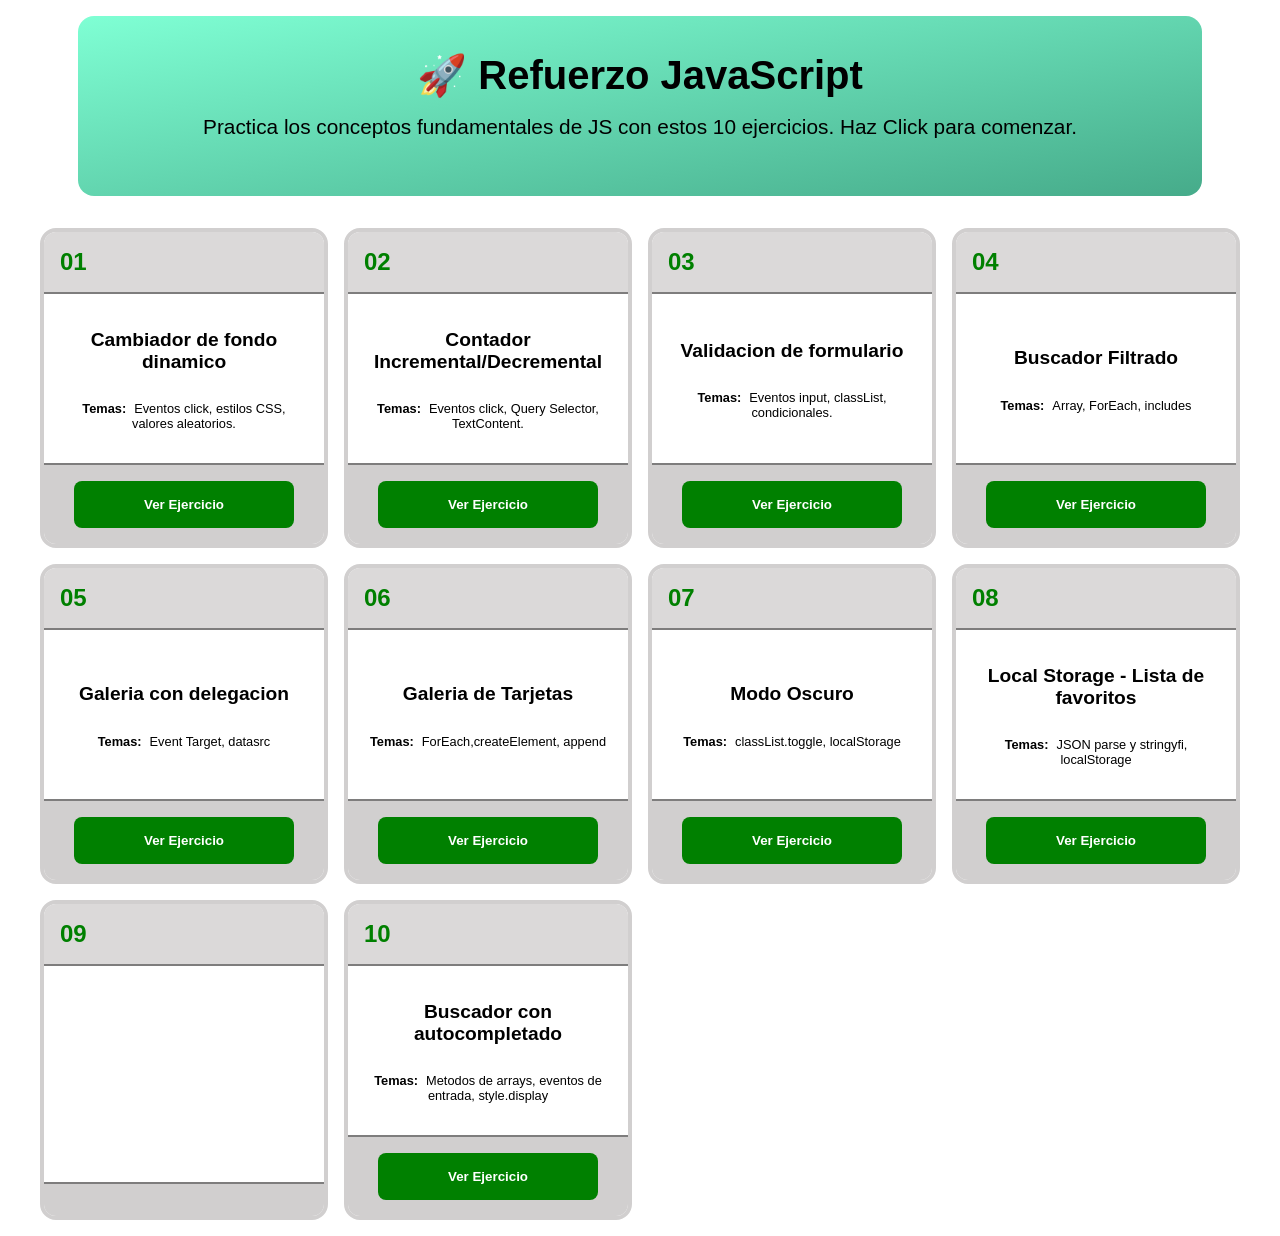
==== index.html @ ad8f2c42 "Add files via upload" ====
<!DOCTYPE html>
<html lang="en">
<head>
    <meta charset="UTF-8">
    <meta name="viewport" content="width=device-width, initial-scale=1.0">
    <title>Ejercicios de mierda</title>
    <link rel="stylesheet" href="styles.css">
</head>
<body>
    <header class="header">
        <div class="tarjeta-header">
            <h1> <span id="cohete">🚀</span> Refuerzo JavaScript</h1>
            <p>Practica los conceptos fundamentales de JS con estos 10 ejercicios. Haz Click para comenzar.</p>
        </div>
    </header>
    <main class="contenedor-main">
        <div class="contenedor-main-tarjetas">
            <div class="tarjetas">
                <div class="numero">
                    <p>01</p>
                </div>
                <div class = "tarjetas-informacion">
                    <h2>Cambiador de fondo dinamico</h2>
                    <p><span>Temas:</span>Eventos click, estilos CSS, valores aleatorios.</p>
                </div>
                <div class ="tarjetas-boton">
                    <button><a href="./1er Ejercicio/primer.html" class="boton">Ver Ejercicio</a></button>
                </div>
            </div>
            <div class="tarjetas">
                <div class="numero">
                    <p>02</p>
                </div>
                <div class = "tarjetas-informacion">
                    <h2>Contador Incremental/Decremental</h2>
                    <p><span>Temas:</span>Eventos click, Query Selector, TextContent.</p>
                </div>
                <div class ="tarjetas-boton">
                    <button><a href="./2do Ejercicio/index2.html" class="boton">Ver Ejercicio</a></button>
                </div>
            </div>
            <div class="tarjetas">
                <div class="numero">
                    <p>03</p>
                </div>
                <div class = "tarjetas-informacion">
                    <h2>Validacion de formulario</h2>
                    <p><span>Temas:</span>Eventos input, classList, condicionales. </p>
                </div>
                <div class ="tarjetas-boton">
                    <button><a href="./3er Ejercicio/index3.html" class="boton">Ver Ejercicio</a></button>
                </div>
            </div>
            <div class="tarjetas">
                <div class="numero">
                    <p>04</p>
                </div>
                <div class = "tarjetas-informacion">
                    <h2>Buscador Filtrado</h2>
                    <p><span>Temas:</span>Array, ForEach, includes</p>
                </div>
                <div class ="tarjetas-boton">
                    <button><a href="./4to Ejercicio/index4.html" class="boton">Ver Ejercicio</a></button>
                </div>
            </div>
            <div class="tarjetas">
                <div class="numero">
                    <p>05</p>
                </div>
                <div class = "tarjetas-informacion">
                    <h2>Galeria con delegacion</h2>
                    <p><span>Temas:</span>Event Target, datasrc</p>
                </div>
                <div class ="tarjetas-boton">
                    <button><a href="./5to  Ejercicio/index5.html" class="boton">Ver Ejercicio</a></button>
                </div>
            </div>
            <div class="tarjetas">
                <div class="numero">
                    <p>06</p>
                </div>
                <div class = "tarjetas-informacion">
                    <h2>Galeria de Tarjetas</h2>
                    <p><span>Temas:</span>ForEach,createElement, append</p>
                </div>
                <div class ="tarjetas-boton">
                    <button><a href="./6to Ejercicio/index6.html" class="boton">Ver Ejercicio</a></button>
                </div>
            </div>
            <div class="tarjetas">
                <div class="numero">
                    <p>07</p>
                </div>
                <div class = "tarjetas-informacion">
                    <h2>Modo Oscuro</h2>
                    <p><span>Temas:</span>classList.toggle, localStorage</p>
                </div>
                <div class ="tarjetas-boton">
                    <button><a href="./7mo Ejercicio/index7.html" class="boton">Ver Ejercicio</a></button>
                </div>
            </div>
            <div class="tarjetas">
                 <div class="numero">
                    <p>08</p>
                </div>
                <div class = "tarjetas-informacion">
                    <h2>Local Storage - Lista de favoritos</h2>
                    <p><span>Temas:</span>JSON parse y stringyfi, localStorage</p>
                </div>
                <div class ="tarjetas-boton">
                    <button><a href="./8vo Ejercicio/index8.html" class="boton">Ver Ejercicio</a></button>
                </div>
            </div>
            <div class="tarjetas">
                <div class="numero">
                    <p>09</p>
                </div>
                <div class = "tarjetas-informacion">
                    
                </div>
                <div class ="tarjetas-boton"></div>
            </div>
            <div class="tarjetas">
                <div class="numero">
                    <p>10</p>
                </div>
                <div class = "tarjetas-informacion">
                    <h2>Buscador con autocompletado</h2>
                    <p><span>Temas:</span>Metodos de arrays, eventos de entrada, style.display</p>
                </div>
                <div class ="tarjetas-boton">
                    <button><a href="./4to Ejercicio/index4.html" class="boton">Ver Ejercicio</a></button>
                </div>
            </div>
        </div>
    </main>
</body>
</html>
---- styles.css ----
*{
    box-sizing: border-box;
}

body{
    margin: 0;
    padding: 0;
    min-height: 100vh;
    display: grid;
    grid-template-areas:
    "header"
    "contenedor-main";
    grid-template-rows: auto 1fr;
    font-family: 'Trebuchet MS', 'Lucida Sans Unicode', 'Lucida Grande', 'Lucida Sans', Arial, sans-serif;
}

.header{
    grid-area: header;
    display: flex;
    justify-content: center;
    align-items: center;
    padding: 1rem;
}

.tarjeta-header{
    width: min(1200px, 90%);
    min-height: 180px;
    background: linear-gradient(to bottom right, aquamarine, rgb(70, 171, 138));
    display: flex;
    align-items: center;
    justify-content: center;
    flex-direction: column;
    border-radius: 1rem;
    text-align: center;
    padding: 1rem;
    animation: Flotador 3s ease infinite;
}

.tarjeta-header h1{
    font-size: 2.5rem;
    margin: 0;
}

.tarjeta-header p{
    font-size: 1.3rem;
    margin-top: 1rem;
}

.contenedor-main{
    grid-area: contenedor-main;
    display: flex;
    justify-content: center;
    padding: 1rem;
}

.contenedor-main-tarjetas{
    display: grid;
    grid-template-columns: repeat(auto-fit, minmax(280px, 1fr));
    width: min(1200px, 100%);
    gap: 1rem;
}

.tarjetas{
    border: 4px solid rgb(209, 207, 207);
    border-radius: 1rem;
    background: white;
    display: grid;
    grid-template-rows: auto 1fr auto;
    min-height: 320px;
    overflow: hidden;
}

.numero{
    border-bottom: 2px solid rgb(126, 125, 125);
    background: rgb(219, 217, 217);
    display: flex;
    justify-content: start;
    align-items: center;
    padding: 1rem;
}

.numero p{
    font-size: 1.5rem;
    margin: 0;
    color: green;
    font-weight: bold;
}

.tarjetas-informacion{
    display: flex;
    flex-direction: column;
    justify-content: center;
    text-align: center;
    padding: 1rem;
    font-size: 0.8rem;
}

.tarjetas-informacion span{
    font-weight: bold;
    margin-right: 0.5rem;
}

.tarjetas-boton{
    border-top: 2px solid rgb(126, 125, 125);
    display: flex;
    justify-content: center;
    align-items: center;
    background: rgb(209, 207, 207);
    padding: 1rem;
}

.tarjetas-boton button{
    width: 100%;
    max-width: 220px;
    padding: 1rem;
    border-radius: 0.5rem;
    background: green;
    border: 0;
    cursor: pointer;
}

.tarjetas-boton button:hover{
    transform: scale(1.1);
    transition: all 0.3s ease;

}

.tarjetas-boton button a{
    text-decoration: none;
    color: white;
    font-weight: bold;
    display: block;
    width: 100%;
}

#cohete{
     display: inline-block;
     animation: FlotadorCohete 3s ease infinite;
}

@keyframes Flotador {
    0% {
        
        transform: scale(1);
        opacity: 1;
    }
    50% {
        
        transform: scale(1.025);
        opacity: 1;
    }
    100% {
        
        transform: scale(1);
        opacity: 1;
    }
}


@keyframes FlotadorCohete {
    0% {
        
        transform: rotate(35deg);
        opacity: 1;
    }
    50% {
        
        transform: scale(1.3);
        opacity: 1;
    }
    100% {
        
        transform: rotate(10deg);
        opacity: 1;
    }
}
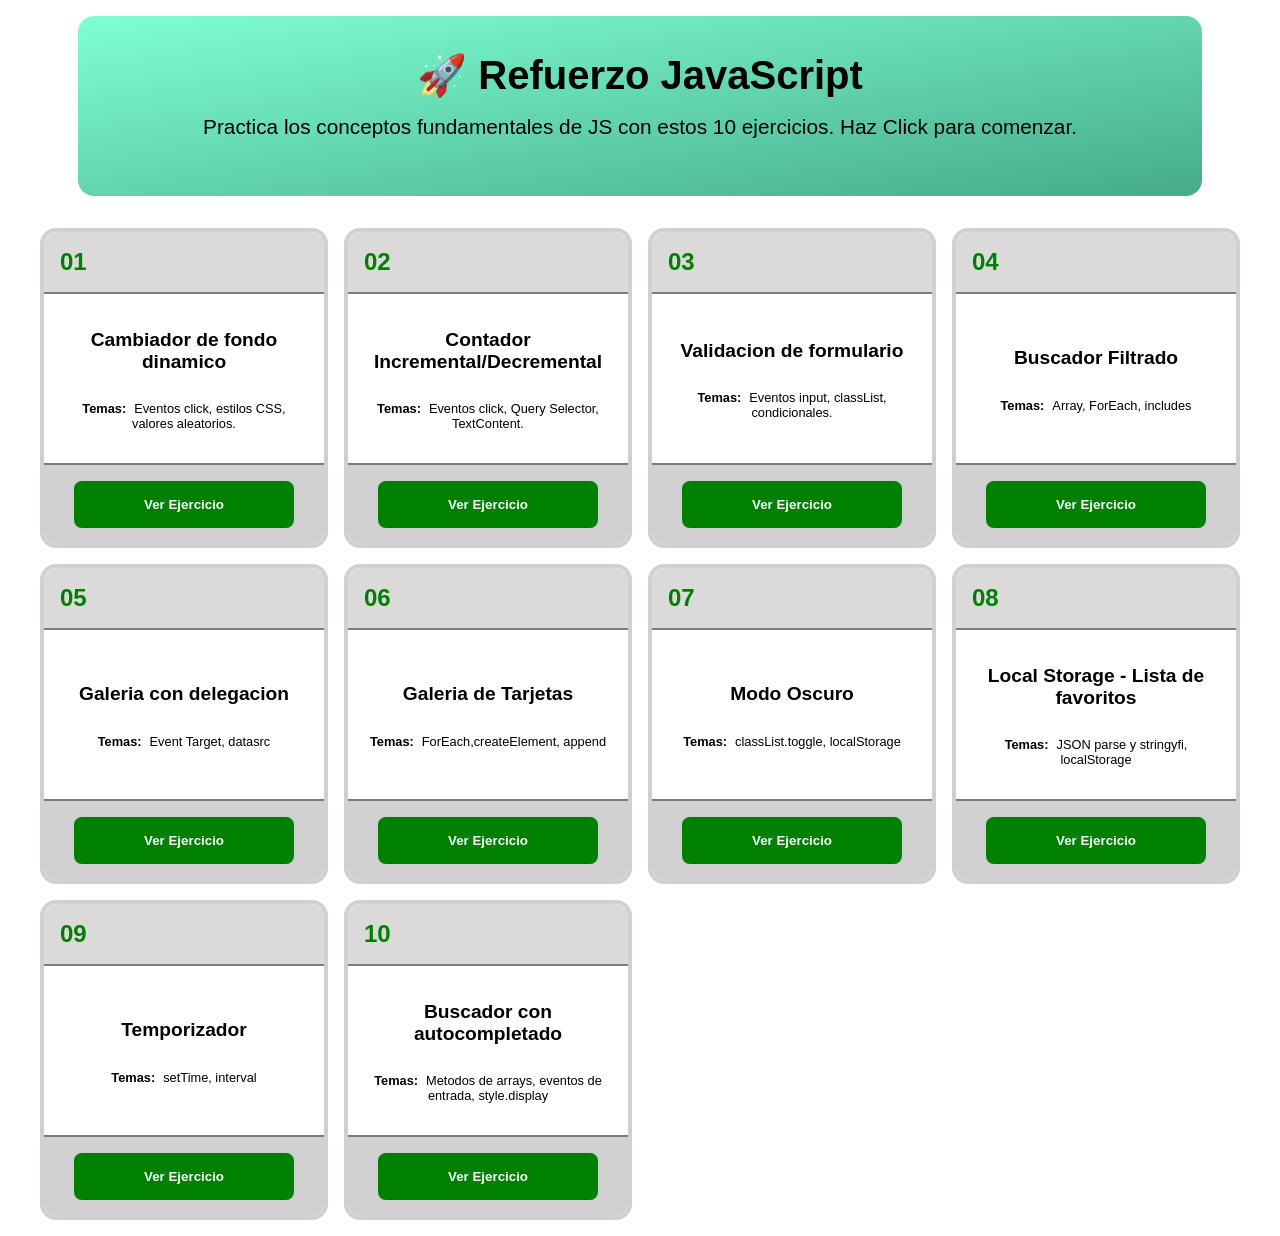
==== commit bb8e5c55: "fix: :sparkles: Arreglando algunas cosas" ====
--- a/index.html
+++ b/index.html
@@ -116,9 +116,12 @@
                     <p>09</p>
                 </div>
                 <div class = "tarjetas-informacion">
-                    
+                    <h2>Temporizador</h2>
+                    <p><span>Temas:</span>setTime, interval</p>
                 </div>
-                <div class ="tarjetas-boton"></div>
+                <div class ="tarjetas-boton">
+                    <button><a href="./9no Ejercicio/index_9.html" class="boton">Ver Ejercicio</a></button>
+                </div>
             </div>
             <div class="tarjetas">
                 <div class="numero">
